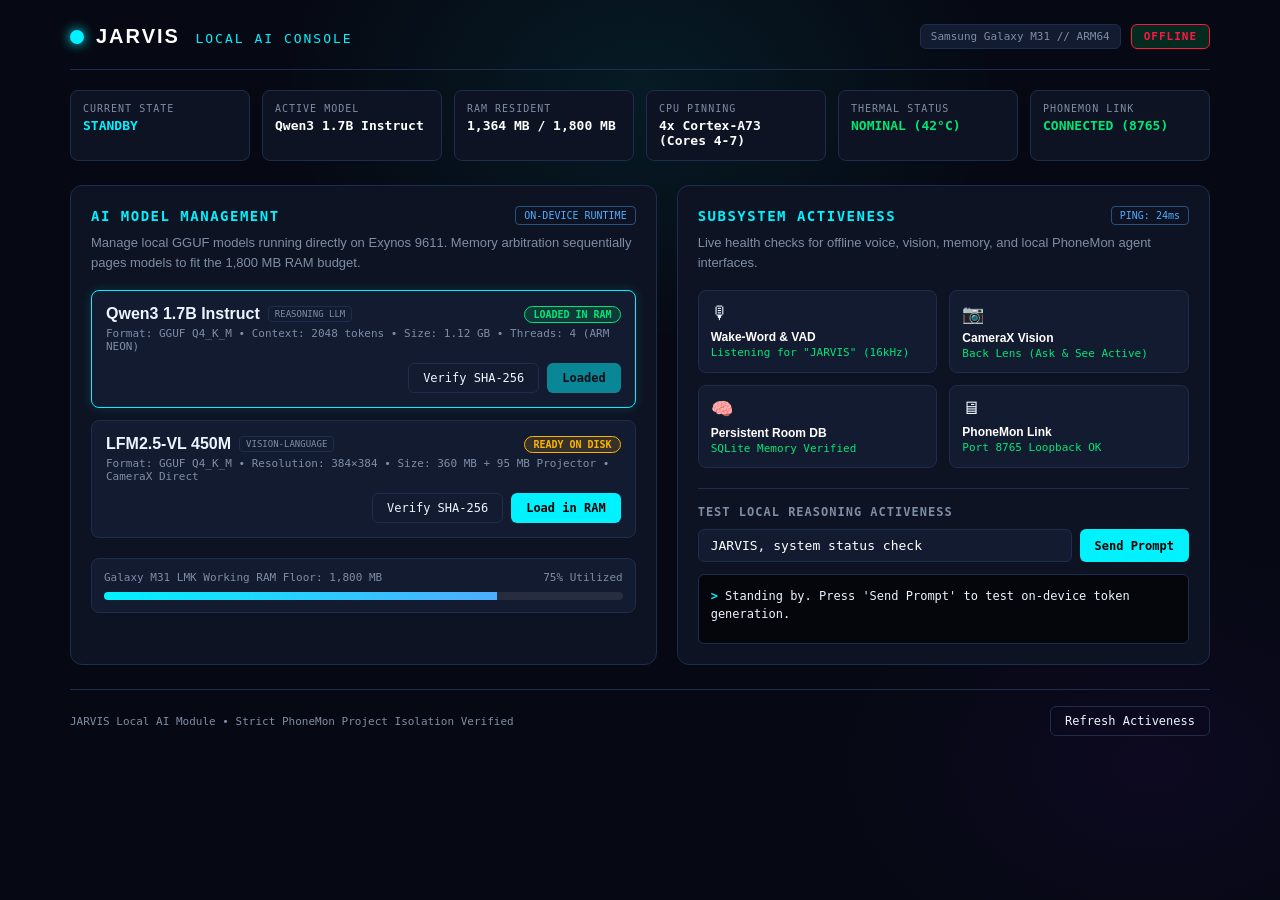
==== local ai/web/index.html @ 8671d853 "Add JARVIS Local AI section to desktop settings and update setup README" ====
<!doctype html>
<html lang="en">
<head>
  <meta charset="utf-8">
  <meta name="viewport" content="width=device-width, initial-scale=1">
  <title>JARVIS Local AI — Model Management & Activeness</title>
  <link rel="stylesheet" href="style.css">
</head>
<body>
  <div class="hud-container">
    <header class="hud-header">
      <div class="header-left">
        <div class="reactor-dot" id="systemDot"></div>
        <h1>JARVIS <span>LOCAL AI CONSOLE</span></h1>
      </div>
      <div class="header-right">
        <span class="device-badge">Samsung Galaxy M31 // ARM64</span>
        <span class="status-badge" id="activenessBadge">CHECKING...</span>
      </div>
    </header>

    <!-- System Telemetry Bar -->
    <div class="telemetry-bar">
      <div class="telemetry-item">
        <span class="label">CURRENT STATE</span>
        <span class="val highlight" id="currentState">STANDBY</span>
      </div>
      <div class="telemetry-item">
        <span class="label">ACTIVE MODEL</span>
        <span class="val" id="activeModelName">Qwen3 1.7B Instruct</span>
      </div>
      <div class="telemetry-item">
        <span class="label">RAM RESIDENT</span>
        <span class="val" id="ramResident">1,364 MB / 1,800 MB</span>
      </div>
      <div class="telemetry-item">
        <span class="label">CPU PINNING</span>
        <span class="val" id="cpuPinning">4x Cortex-A73 (Cores 4-7)</span>
      </div>
      <div class="telemetry-item">
        <span class="label">THERMAL STATUS</span>
        <span class="val ok" id="thermalStatus">NOMINAL (42°C)</span>
      </div>
      <div class="telemetry-item">
        <span class="label">PHONEMON LINK</span>
        <span class="val ok" id="phonemonLink">CONNECTED (8765)</span>
      </div>
    </div>

    <main class="grid-layout">
      <!-- Section 1: AI Model Management -->
      <section class="card">
        <div class="card-header">
          <h2>AI MODEL MANAGEMENT</h2>
          <span class="badge">ON-DEVICE RUNTIME</span>
        </div>
        <p class="card-desc">Manage local GGUF models running directly on Exynos 9611. Memory arbitration sequentially pages models to fit the 1,800 MB RAM budget.</p>

        <div class="model-list">
          <!-- Model A: Qwen3 1.7B -->
          <div class="model-row active" id="modelRowQwen">
            <div class="model-info">
              <div class="model-title">
                <strong>Qwen3 1.7B Instruct</strong>
                <span class="model-tag">REASONING LLM</span>
                <span class="status-pill loaded" id="qwenStatusPill">LOADED IN RAM</span>
              </div>
              <div class="model-specs">
                <span>Format: GGUF Q4_K_M</span> &bull;
                <span>Context: 2048 tokens</span> &bull;
                <span>Size: 1.12 GB</span> &bull;
                <span>Threads: 4 (ARM NEON)</span>
              </div>
            </div>
            <div class="model-actions">
              <button class="btn btn-secondary" onclick="verifyChecksum('qwen3')">Verify SHA-256</button>
              <button class="btn btn-primary" id="btnLoadQwen" onclick="loadModel('qwen3')" disabled>Loaded</button>
            </div>
          </div>

          <!-- Model B: LFM2.5-VL 450M -->
          <div class="model-row" id="modelRowLfm">
            <div class="model-info">
              <div class="model-title">
                <strong>LFM2.5-VL 450M</strong>
                <span class="model-tag">VISION-LANGUAGE</span>
                <span class="status-pill ready" id="lfmStatusPill">READY ON DISK</span>
              </div>
              <div class="model-specs">
                <span>Format: GGUF Q4_K_M</span> &bull;
                <span>Resolution: 384&times;384</span> &bull;
                <span>Size: 360 MB + 95 MB Projector</span> &bull;
                <span>CameraX Direct</span>
              </div>
            </div>
            <div class="model-actions">
              <button class="btn btn-secondary" onclick="verifyChecksum('lfm')">Verify SHA-256</button>
              <button class="btn btn-primary" id="btnLoadLfm" onclick="loadModel('lfm')">Load in RAM</button>
            </div>
          </div>
        </div>

        <!-- Sequential Swapping & RAM Budget Gauge -->
        <div class="ram-budget-wrap">
          <div class="ram-labels">
            <span>Galaxy M31 LMK Working RAM Floor: 1,800 MB</span>
            <span id="ramPercentText">75% Utilized</span>
          </div>
          <div class="progress-track">
            <div class="progress-bar" id="ramProgressBar" style="width: 75.7%;"></div>
          </div>
        </div>
      </section>

      <!-- Section 2: Activeness Heartbeat & Subsystem Monitor -->
      <section class="card">
        <div class="card-header">
          <h2>SUBSYSTEM ACTIVENESS</h2>
          <span class="badge" id="pingBadge">PING: 24ms</span>
        </div>
        <p class="card-desc">Live health checks for offline voice, vision, memory, and local PhoneMon agent interfaces.</p>

        <div class="subsystem-grid">
          <div class="subsystem-card ok" id="subVoice">
            <div class="icon">🎙</div>
            <div class="sub-name">Wake-Word & VAD</div>
            <div class="sub-desc" id="subVoiceDesc">Listening for "JARVIS" (16kHz)</div>
          </div>

          <div class="subsystem-card ok" id="subVision">
            <div class="icon">📷</div>
            <div class="sub-name">CameraX Vision</div>
            <div class="sub-desc" id="subVisionDesc">Back Lens (Ask & See Active)</div>
          </div>

          <div class="subsystem-card ok" id="subMemory">
            <div class="icon">🧠</div>
            <div class="sub-name">Persistent Room DB</div>
            <div class="sub-desc" id="subMemoryDesc">SQLite Memory Verified</div>
          </div>

          <div class="subsystem-card ok" id="subPhoneMon">
            <div class="icon">🖥</div>
            <div class="sub-name">PhoneMon Link</div>
            <div class="sub-desc" id="subPhoneMonDesc">Port 8765 Loopback OK</div>
          </div>
        </div>

        <!-- Live Inference Test Console -->
        <div class="inference-tester">
          <h3>TEST LOCAL REASONING ACTIVENESS</h3>
          <div class="tester-input-row">
            <input type="text" id="testPromptInput" placeholder="Enter prompt (e.g. 'Status check' or 'What is my CPU usage?')" value="JARVIS, system status check">
            <button class="btn btn-primary" id="btnRunInference" onclick="runInferenceTest()">Send Prompt</button>
          </div>
          <div class="tester-output" id="testOutputBox">
            <span class="terminal-prefix">&gt; </span><span id="testOutputText">Standing by. Press 'Send Prompt' to test on-device token generation.</span>
          </div>
        </div>
      </section>
    </main>

    <!-- Footer Controls -->
    <footer class="hud-footer">
      <div class="footer-left">
        <span>JARVIS Local AI Module &bull; Strict PhoneMon Project Isolation Verified</span>
      </div>
      <div class="footer-right">
        <button class="btn btn-secondary" onclick="checkActiveness()">Refresh Activeness</button>
      </div>
    </footer>
  </div>

  <script src="dashboard.js"></script>
</body>
</html>
---- local ai/web/style.css ----
:root {
  --bg-deep: #060913;
  --bg-surface: #0d1322;
  --bg-card: #131b30;
  --cyan-glow: #00f2fe;
  --blue-neon: #4facfe;
  --violet-accent: #7f00ff;
  --text-primary: #ebf4ff;
  --text-muted: #7e8da6;
  --border-glow: #1e2c4d;
  --state-ok: #00e676;
  --state-warn: #ffb300;
  --state-error: #ff1744;
}

* {
  box-sizing: border-box;
  margin: 0;
  padding: 0;
}

body {
  background-color: var(--bg-deep);
  color: var(--text-primary);
  font-family: -apple-system, BlinkMacSystemFont, "Segoe UI", Roboto, sans-serif;
  min-height: 100vh;
  padding: 24px 16px;
  background-image:
    radial-gradient(40% 40% at 50% 10%, rgba(0, 242, 254, 0.08), transparent 70%),
    radial-gradient(35% 35% at 90% 85%, rgba(127, 0, 255, 0.06), transparent 70%);
}

.hud-container {
  max-width: 1140px;
  margin: 0 auto;
}

/* Header */
.hud-header {
  display: flex;
  justify-content: space-between;
  align-items: center;
  padding-bottom: 20px;
  border-bottom: 1px solid var(--border-glow);
  margin-bottom: 20px;
}

.header-left {
  display: flex;
  align-items: center;
  gap: 12px;
}

.reactor-dot {
  width: 14px;
  height: 14px;
  border-radius: 50%;
  background: var(--cyan-glow);
  box-shadow: 0 0 12px var(--cyan-glow);
  animation: pulse-dot 1.5s infinite alternate ease-in-out;
}

@keyframes pulse-dot {
  0% { transform: scale(0.85); opacity: 0.7; }
  100% { transform: scale(1.15); opacity: 1; }
}

.hud-header h1 {
  font-size: 20px;
  letter-spacing: 2px;
  font-weight: 800;
  color: #fff;
}

.hud-header h1 span {
  font-size: 13px;
  font-weight: 500;
  color: var(--cyan-glow);
  margin-left: 8px;
  font-family: monospace;
}

.header-right {
  display: flex;
  align-items: center;
  gap: 10px;
}

.device-badge {
  background: var(--bg-card);
  border: 1px solid var(--border-glow);
  color: var(--text-muted);
  font-size: 11px;
  padding: 5px 10px;
  border-radius: 6px;
  font-family: monospace;
}

.status-badge {
  background: rgba(0, 230, 118, 0.15);
  border: 1px solid var(--state-ok);
  color: var(--state-ok);
  font-size: 11px;
  font-weight: 700;
  padding: 5px 12px;
  border-radius: 6px;
  letter-spacing: 1px;
  font-family: monospace;
}

/* Telemetry Bar */
.telemetry-bar {
  display: grid;
  grid-template-columns: repeat(auto-fit, minmax(160px, 1fr));
  gap: 12px;
  margin-bottom: 24px;
}

.telemetry-item {
  background: var(--bg-surface);
  border: 1px solid var(--border-glow);
  border-radius: 8px;
  padding: 12px;
  display: flex;
  flex-direction: column;
  gap: 4px;
}

.telemetry-item .label {
  font-size: 10px;
  color: var(--text-muted);
  font-family: monospace;
  letter-spacing: 1px;
}

.telemetry-item .val {
  font-size: 13px;
  font-weight: 600;
  color: #fff;
  font-family: monospace;
}

.telemetry-item .val.highlight {
  color: var(--cyan-glow);
}

.telemetry-item .val.ok {
  color: var(--state-ok);
}

/* Main Grid */
.grid-layout {
  display: grid;
  grid-template-columns: 1fr;
  gap: 20px;
  margin-bottom: 24px;
}

@media (min-width: 900px) {
  .grid-layout {
    grid-template-columns: 1.1fr 1fr;
  }
}

.card {
  background: var(--bg-surface);
  border: 1px solid var(--border-glow);
  border-radius: 12px;
  padding: 20px;
  position: relative;
  overflow: hidden;
}

.card-header {
  display: flex;
  justify-content: space-between;
  align-items: center;
  margin-bottom: 8px;
}

.card-header h2 {
  font-size: 14px;
  font-weight: 700;
  letter-spacing: 1.5px;
  font-family: monospace;
  color: var(--cyan-glow);
}

.card-desc {
  font-size: 13px;
  color: var(--text-muted);
  line-height: 1.5;
  margin-bottom: 18px;
}

.badge {
  font-size: 10px;
  font-family: monospace;
  color: var(--blue-neon);
  border: 1px solid rgba(79, 172, 254, 0.4);
  padding: 3px 8px;
  border-radius: 4px;
}

/* Model Rows */
.model-list {
  display: flex;
  flex-direction: column;
  gap: 12px;
  margin-bottom: 20px;
}

.model-row {
  background: var(--bg-card);
  border: 1px solid var(--border-glow);
  border-radius: 8px;
  padding: 14px;
  display: flex;
  flex-direction: column;
  gap: 10px;
  transition: all 0.2s ease;
}

.model-row.active {
  border-color: var(--cyan-glow);
  box-shadow: 0 0 12px rgba(0, 242, 254, 0.15);
}

.model-title {
  display: flex;
  align-items: center;
  gap: 8px;
  margin-bottom: 4px;
}

.model-tag {
  font-size: 9px;
  font-family: monospace;
  color: var(--text-muted);
  border: 1px solid var(--border-glow);
  padding: 2px 6px;
  border-radius: 4px;
}

.status-pill {
  font-size: 10px;
  font-family: monospace;
  font-weight: 700;
  padding: 2px 8px;
  border-radius: 10px;
  margin-left: auto;
}

.status-pill.loaded {
  background: rgba(0, 230, 118, 0.15);
  color: var(--state-ok);
  border: 1px solid var(--state-ok);
}

.status-pill.ready {
  background: rgba(255, 179, 0, 0.15);
  color: var(--state-warn);
  border: 1px solid var(--state-warn);
}

.model-specs {
  font-size: 11px;
  color: var(--text-muted);
  font-family: monospace;
}

.model-actions {
  display: flex;
  gap: 8px;
  justify-content: flex-end;
}

/* RAM Gauge */
.ram-budget-wrap {
  background: var(--bg-card);
  border: 1px solid var(--border-glow);
  border-radius: 8px;
  padding: 12px;
}

.ram-labels {
  display: flex;
  justify-content: space-between;
  font-size: 11px;
  font-family: monospace;
  color: var(--text-muted);
  margin-bottom: 8px;
}

.progress-track {
  width: 100%;
  height: 8px;
  background: rgba(255, 255, 255, 0.08);
  border-radius: 4px;
  overflow: hidden;
}

.progress-bar {
  height: 100%;
  background: linear-gradient(90deg, var(--cyan-glow), var(--blue-neon));
  transition: width 0.3s ease;
}

/* Subsystem Grid */
.subsystem-grid {
  display: grid;
  grid-template-columns: 1fr 1fr;
  gap: 12px;
  margin-bottom: 20px;
}

.subsystem-card {
  background: var(--bg-card);
  border: 1px solid var(--border-glow);
  border-radius: 8px;
  padding: 12px;
}

.subsystem-card .icon {
  font-size: 18px;
  margin-bottom: 6px;
}

.subsystem-card .sub-name {
  font-size: 12px;
  font-weight: 700;
  color: #fff;
  margin-bottom: 2px;
}

.subsystem-card .sub-desc {
  font-size: 11px;
  color: var(--state-ok);
  font-family: monospace;
}

/* Inference Tester */
.inference-tester {
  border-top: 1px solid var(--border-glow);
  padding-top: 16px;
}

.inference-tester h3 {
  font-size: 12px;
  font-family: monospace;
  color: var(--text-muted);
  margin-bottom: 10px;
  letter-spacing: 1px;
}

.tester-input-row {
  display: flex;
  gap: 8px;
  margin-bottom: 12px;
}

.tester-input-row input {
  flex: 1;
  background: var(--bg-card);
  border: 1px solid var(--border-glow);
  border-radius: 6px;
  color: #fff;
  font-size: 13px;
  padding: 8px 12px;
  font-family: monospace;
  outline: none;
}

.tester-input-row input:focus {
  border-color: var(--cyan-glow);
}

.tester-output {
  background: #04060c;
  border: 1px solid var(--border-glow);
  border-radius: 6px;
  padding: 12px;
  font-family: monospace;
  font-size: 12px;
  line-height: 1.5;
  color: var(--text-primary);
  min-height: 70px;
}

.terminal-prefix {
  color: var(--cyan-glow);
  font-weight: bold;
}

/* Buttons */
.btn {
  font-size: 12px;
  font-family: monospace;
  padding: 7px 14px;
  border-radius: 6px;
  cursor: pointer;
  border: 1px solid transparent;
  transition: all 0.2s ease;
}

.btn-primary {
  background: var(--cyan-glow);
  color: #000;
  font-weight: 700;
}

.btn-primary:hover:not(:disabled) {
  background: #38f8ff;
  box-shadow: 0 0 10px rgba(0, 242, 254, 0.4);
}

.btn-primary:disabled {
  opacity: 0.5;
  cursor: not-allowed;
}

.btn-secondary {
  background: transparent;
  border-color: var(--border-glow);
  color: var(--text-primary);
}

.btn-secondary:hover {
  border-color: var(--cyan-glow);
  color: #fff;
}

/* Footer */
.hud-footer {
  display: flex;
  justify-content: space-between;
  align-items: center;
  padding-top: 16px;
  border-top: 1px solid var(--border-glow);
  font-size: 11px;
  color: var(--text-muted);
  font-family: monospace;
}
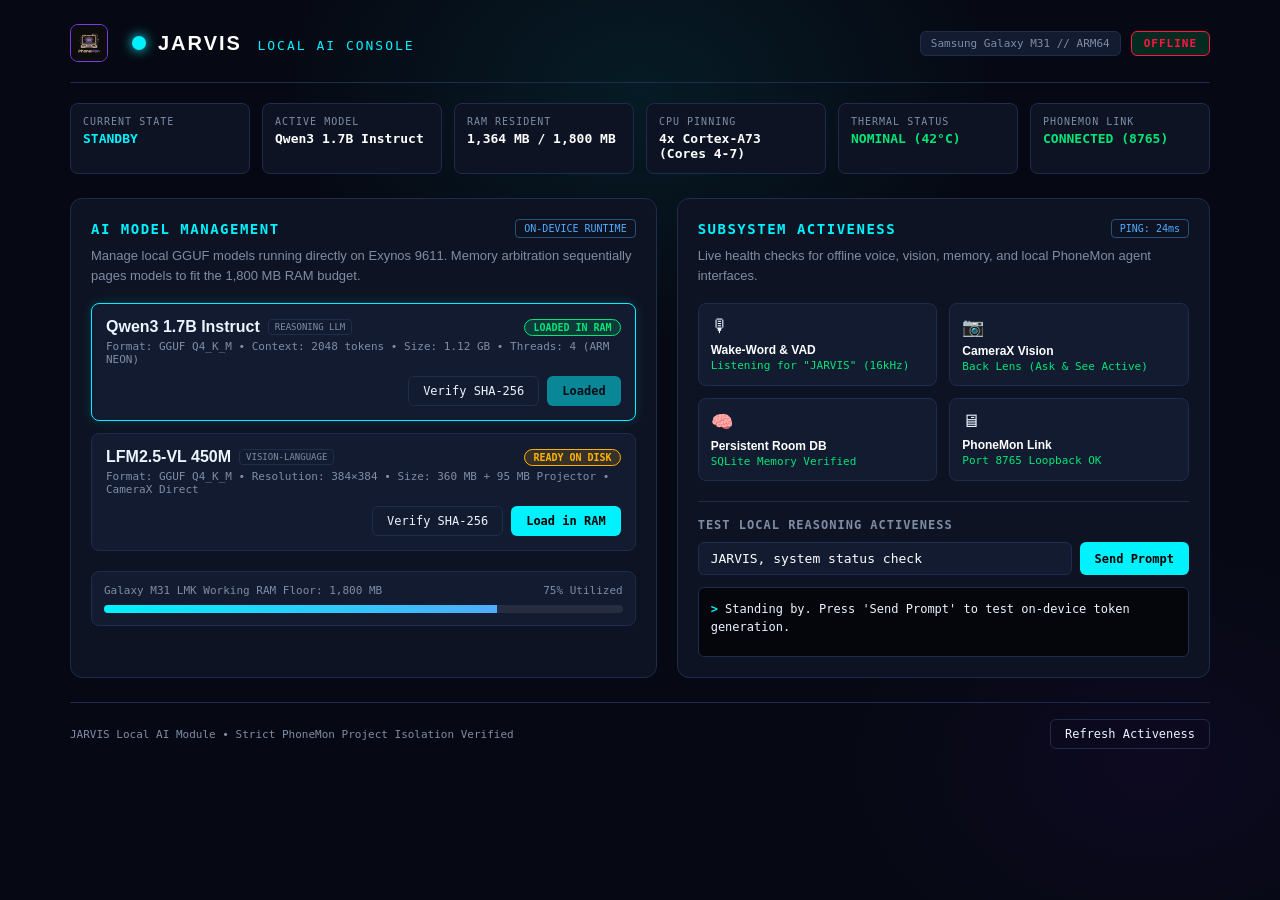
==== commit a45b0e2e: "Update PhoneMon project logo and icons across web, app, desktop agent, and setup scripts" ====
--- a/local ai/web/index.html
+++ b/local ai/web/index.html
@@ -4,12 +4,15 @@
   <meta charset="utf-8">
   <meta name="viewport" content="width=device-width, initial-scale=1">
   <title>JARVIS Local AI — Model Management & Activeness</title>
+  <link rel="icon" type="image/png" href="logo.png">
+  <link rel="alternate icon" href="favicon.ico">
   <link rel="stylesheet" href="style.css">
 </head>
 <body>
   <div class="hud-container">
     <header class="hud-header">
       <div class="header-left">
+        <img src="logo.png" alt="PhoneMon" style="width: 38px; height: 38px; border-radius: 8px; margin-right: 12px; border: 1px solid #7c3aed; object-fit: contain;">
         <div class="reactor-dot" id="systemDot"></div>
         <h1>JARVIS <span>LOCAL AI CONSOLE</span></h1>
       </div>
@@ -174,3 +177,4 @@
   <script src="dashboard.js"></script>
 </body>
 </html>
+
--- a/local ai/web/style.css
+++ b/local ai/web/style.css
@@ -441,3 +441,4 @@
   color: var(--text-muted);
   font-family: monospace;
 }
+
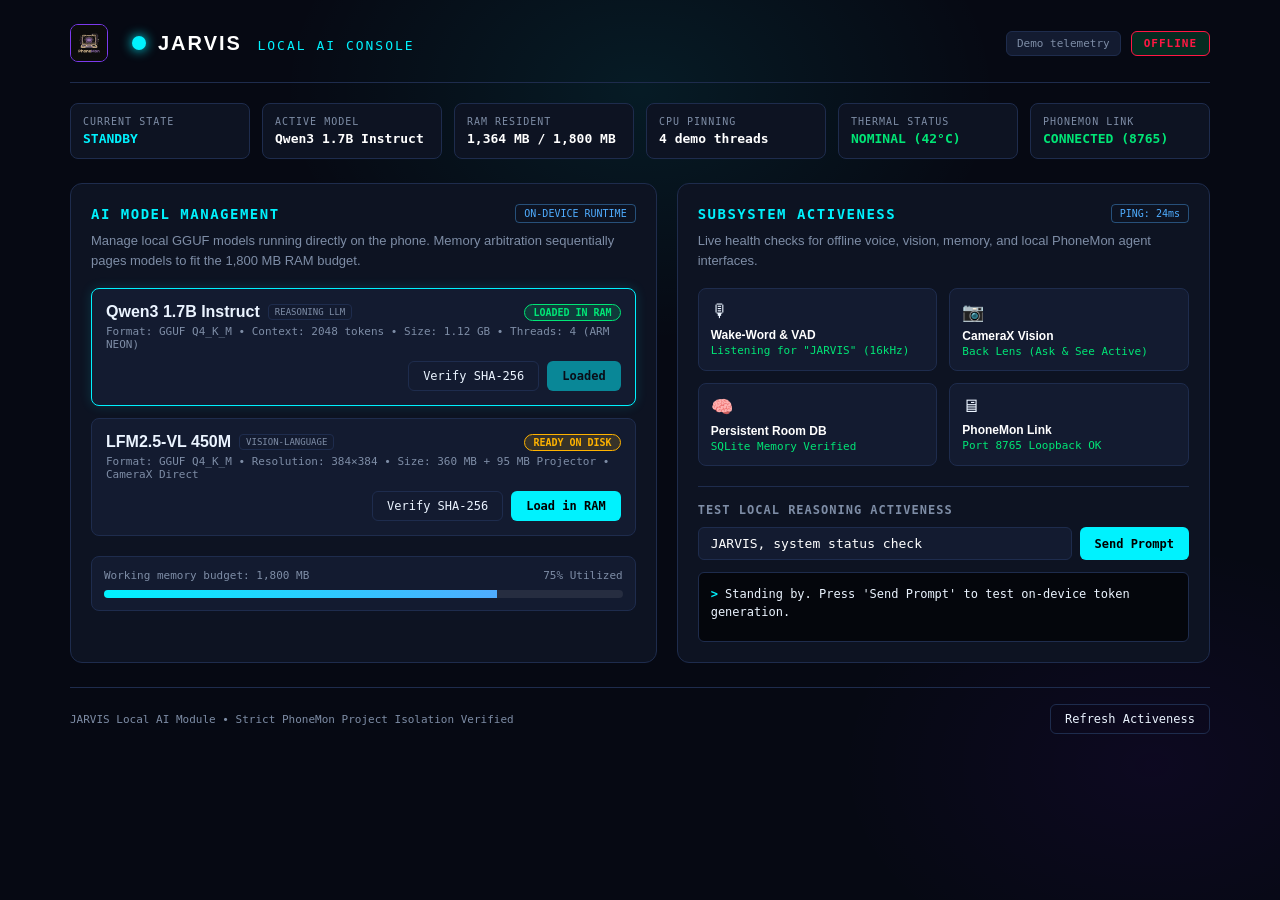
==== commit 00fe7b93: "feat: add local AI Android application JARVIS with voice, vision, and agent orchestration" ====
--- a/local ai/web/index.html
+++ b/local ai/web/index.html
@@ -17,7 +17,7 @@
         <h1>JARVIS <span>LOCAL AI CONSOLE</span></h1>
       </div>
       <div class="header-right">
-        <span class="device-badge">Samsung Galaxy M31 // ARM64</span>
+        <span class="device-badge">Demo telemetry</span>
         <span class="status-badge" id="activenessBadge">CHECKING...</span>
       </div>
     </header>
@@ -38,7 +38,7 @@
       </div>
       <div class="telemetry-item">
         <span class="label">CPU PINNING</span>
-        <span class="val" id="cpuPinning">4x Cortex-A73 (Cores 4-7)</span>
+        <span class="val" id="cpuPinning">4 demo threads</span>
       </div>
       <div class="telemetry-item">
         <span class="label">THERMAL STATUS</span>
@@ -57,7 +57,7 @@
           <h2>AI MODEL MANAGEMENT</h2>
           <span class="badge">ON-DEVICE RUNTIME</span>
         </div>
-        <p class="card-desc">Manage local GGUF models running directly on Exynos 9611. Memory arbitration sequentially pages models to fit the 1,800 MB RAM budget.</p>
+        <p class="card-desc">Manage local GGUF models running directly on the phone. Memory arbitration sequentially pages models to fit the 1,800 MB RAM budget.</p>
 
         <div class="model-list">
           <!-- Model A: Qwen3 1.7B -->
@@ -106,7 +106,7 @@
         <!-- Sequential Swapping & RAM Budget Gauge -->
         <div class="ram-budget-wrap">
           <div class="ram-labels">
-            <span>Galaxy M31 LMK Working RAM Floor: 1,800 MB</span>
+            <span>Working memory budget: 1,800 MB</span>
             <span id="ramPercentText">75% Utilized</span>
           </div>
           <div class="progress-track">
--- a/local ai/web/style.css
+++ b/local ai/web/style.css
@@ -442,3 +442,16 @@
   font-family: monospace;
 }
 
+
+@media (max-width: 600px) {
+  .hud-header, .model-row, .model-title, .hud-footer {
+    flex-wrap: wrap;
+    gap: 8px;
+  }
+  .subsystem-grid {
+    grid-template-columns: minmax(0, 1fr);
+  }
+  .telemetry-bar {
+    grid-template-columns: repeat(auto-fit, minmax(120px, 1fr));
+  }
+}
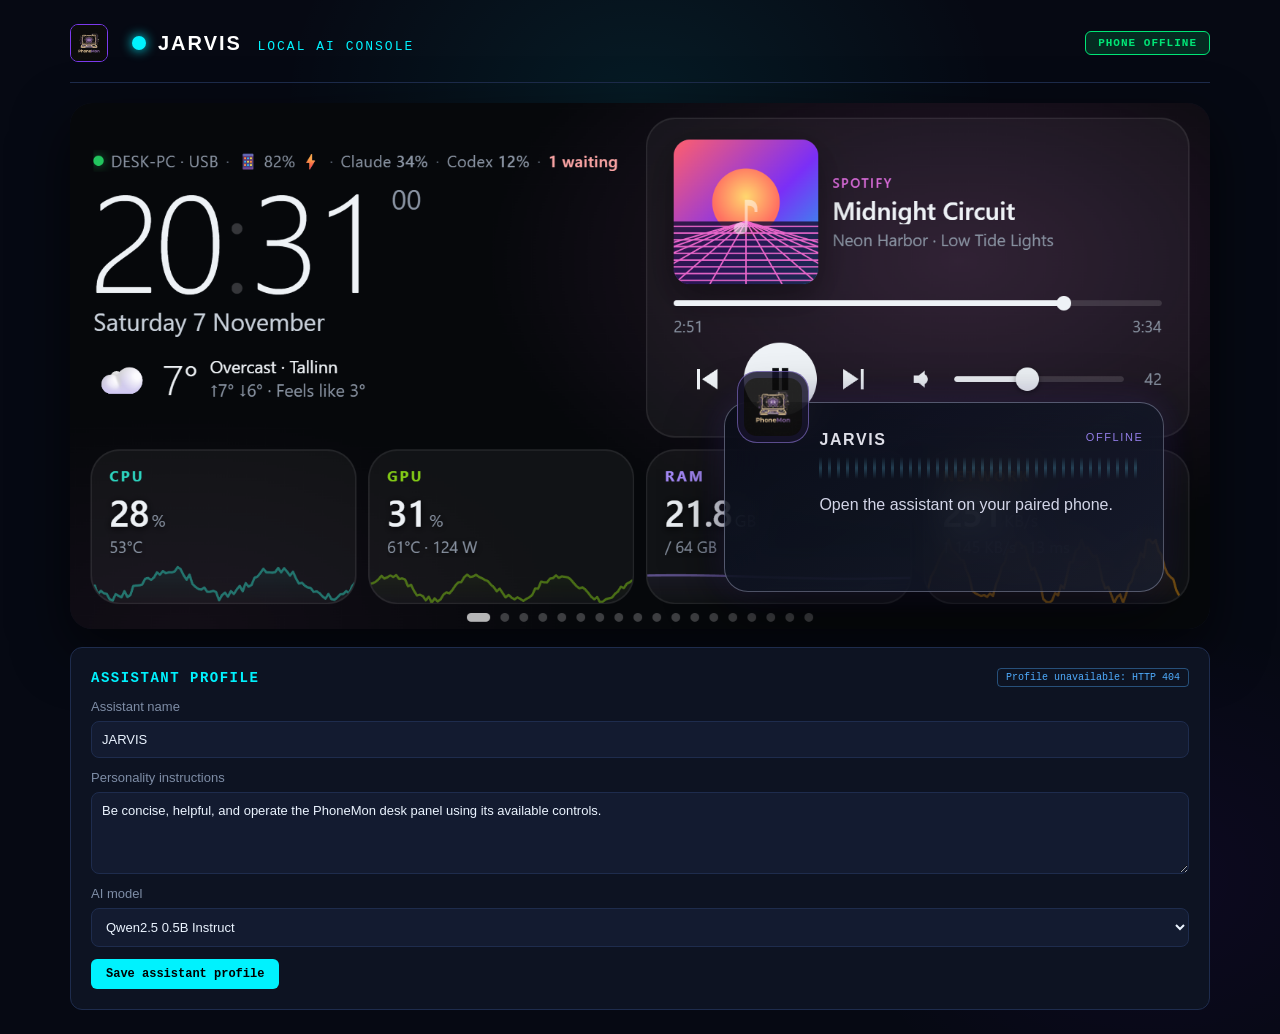
==== commit 4671f29e: "Release 1.2.0 with on-device inference and paired assistant controls" ====
--- a/local ai/web/index.html
+++ b/local ai/web/index.html
@@ -3,10 +3,11 @@
 <head>
   <meta charset="utf-8">
   <meta name="viewport" content="width=device-width, initial-scale=1">
-  <title>JARVIS Local AI — Model Management & Activeness</title>
-  <link rel="icon" type="image/png" href="logo.png">
+  <title>JARVIS Local AI — Assistant dashboard</title>
+  <link rel="icon" href="favicon.ico">
   <link rel="alternate icon" href="favicon.ico">
   <link rel="stylesheet" href="style.css">
+  <link rel="stylesheet" href="animation.css">
 </head>
 <body>
   <div class="hud-container">
@@ -17,164 +18,29 @@
         <h1>JARVIS <span>LOCAL AI CONSOLE</span></h1>
       </div>
       <div class="header-right">
-        <span class="device-badge">Demo telemetry</span>
+
         <span class="status-badge" id="activenessBadge">CHECKING...</span>
       </div>
     </header>
 
-    <!-- System Telemetry Bar -->
-    <div class="telemetry-bar">
-      <div class="telemetry-item">
-        <span class="label">CURRENT STATE</span>
-        <span class="val highlight" id="currentState">STANDBY</span>
-      </div>
-      <div class="telemetry-item">
-        <span class="label">ACTIVE MODEL</span>
-        <span class="val" id="activeModelName">Qwen3 1.7B Instruct</span>
-      </div>
-      <div class="telemetry-item">
-        <span class="label">RAM RESIDENT</span>
-        <span class="val" id="ramResident">1,364 MB / 1,800 MB</span>
-      </div>
-      <div class="telemetry-item">
-        <span class="label">CPU PINNING</span>
-        <span class="val" id="cpuPinning">4 demo threads</span>
-      </div>
-      <div class="telemetry-item">
-        <span class="label">THERMAL STATUS</span>
-        <span class="val ok" id="thermalStatus">NOMINAL (42°C)</span>
-      </div>
-      <div class="telemetry-item">
-        <span class="label">PHONEMON LINK</span>
-        <span class="val ok" id="phonemonLink">CONNECTED (8765)</span>
-      </div>
-    </div>
-
-    <main class="grid-layout">
-      <!-- Section 1: AI Model Management -->
-      <section class="card">
-        <div class="card-header">
-          <h2>AI MODEL MANAGEMENT</h2>
-          <span class="badge">ON-DEVICE RUNTIME</span>
-        </div>
-        <p class="card-desc">Manage local GGUF models running directly on the phone. Memory arbitration sequentially pages models to fit the 1,800 MB RAM budget.</p>
-
-        <div class="model-list">
-          <!-- Model A: Qwen3 1.7B -->
-          <div class="model-row active" id="modelRowQwen">
-            <div class="model-info">
-              <div class="model-title">
-                <strong>Qwen3 1.7B Instruct</strong>
-                <span class="model-tag">REASONING LLM</span>
-                <span class="status-pill loaded" id="qwenStatusPill">LOADED IN RAM</span>
-              </div>
-              <div class="model-specs">
-                <span>Format: GGUF Q4_K_M</span> &bull;
-                <span>Context: 2048 tokens</span> &bull;
-                <span>Size: 1.12 GB</span> &bull;
-                <span>Threads: 4 (ARM NEON)</span>
-              </div>
-            </div>
-            <div class="model-actions">
-              <button class="btn btn-secondary" onclick="verifyChecksum('qwen3')">Verify SHA-256</button>
-              <button class="btn btn-primary" id="btnLoadQwen" onclick="loadModel('qwen3')" disabled>Loaded</button>
-            </div>
-          </div>
-
-          <!-- Model B: LFM2.5-VL 450M -->
-          <div class="model-row" id="modelRowLfm">
-            <div class="model-info">
-              <div class="model-title">
-                <strong>LFM2.5-VL 450M</strong>
-                <span class="model-tag">VISION-LANGUAGE</span>
-                <span class="status-pill ready" id="lfmStatusPill">READY ON DISK</span>
-              </div>
-              <div class="model-specs">
-                <span>Format: GGUF Q4_K_M</span> &bull;
-                <span>Resolution: 384&times;384</span> &bull;
-                <span>Size: 360 MB + 95 MB Projector</span> &bull;
-                <span>CameraX Direct</span>
-              </div>
-            </div>
-            <div class="model-actions">
-              <button class="btn btn-secondary" onclick="verifyChecksum('lfm')">Verify SHA-256</button>
-              <button class="btn btn-primary" id="btnLoadLfm" onclick="loadModel('lfm')">Load in RAM</button>
-            </div>
-          </div>
-        </div>
-
-        <!-- Sequential Swapping & RAM Budget Gauge -->
-        <div class="ram-budget-wrap">
-          <div class="ram-labels">
-            <span>Working memory budget: 1,800 MB</span>
-            <span id="ramPercentText">75% Utilized</span>
-          </div>
-          <div class="progress-track">
-            <div class="progress-bar" id="ramProgressBar" style="width: 75.7%;"></div>
-          </div>
-        </div>
+    <section class="assistant-preview" aria-label="Animated JARVIS home preview">
+      <img class="preview-home" src="home.png" alt="PhoneMon home dashboard">
+      <div class="preview-edge" id="previewEdge"></div>
+      <section class="preview-agent" id="previewAgent">
+        <img src="logo.png" alt="" class="preview-mascot">
+        <header><strong id="assistantName">JARVIS</strong><span id="assistantState">STANDBY</span></header>
+        <div class="preview-wave" aria-hidden="true"></div>
+        <div class="preview-transcript" id="assistantTranscript">Ready when you are.</div>
       </section>
-
-      <!-- Section 2: Activeness Heartbeat & Subsystem Monitor -->
-      <section class="card">
-        <div class="card-header">
-          <h2>SUBSYSTEM ACTIVENESS</h2>
-          <span class="badge" id="pingBadge">PING: 24ms</span>
-        </div>
-        <p class="card-desc">Live health checks for offline voice, vision, memory, and local PhoneMon agent interfaces.</p>
-
-        <div class="subsystem-grid">
-          <div class="subsystem-card ok" id="subVoice">
-            <div class="icon">🎙</div>
-            <div class="sub-name">Wake-Word & VAD</div>
-            <div class="sub-desc" id="subVoiceDesc">Listening for "JARVIS" (16kHz)</div>
-          </div>
-
-          <div class="subsystem-card ok" id="subVision">
-            <div class="icon">📷</div>
-            <div class="sub-name">CameraX Vision</div>
-            <div class="sub-desc" id="subVisionDesc">Back Lens (Ask & See Active)</div>
-          </div>
-
-          <div class="subsystem-card ok" id="subMemory">
-            <div class="icon">🧠</div>
-            <div class="sub-name">Persistent Room DB</div>
-            <div class="sub-desc" id="subMemoryDesc">SQLite Memory Verified</div>
-          </div>
-
-          <div class="subsystem-card ok" id="subPhoneMon">
-            <div class="icon">🖥</div>
-            <div class="sub-name">PhoneMon Link</div>
-            <div class="sub-desc" id="subPhoneMonDesc">Port 8765 Loopback OK</div>
-          </div>
-        </div>
-
-        <!-- Live Inference Test Console -->
-        <div class="inference-tester">
-          <h3>TEST LOCAL REASONING ACTIVENESS</h3>
-          <div class="tester-input-row">
-            <input type="text" id="testPromptInput" placeholder="Enter prompt (e.g. 'Status check' or 'What is my CPU usage?')" value="JARVIS, system status check">
-            <button class="btn btn-primary" id="btnRunInference" onclick="runInferenceTest()">Send Prompt</button>
-          </div>
-          <div class="tester-output" id="testOutputBox">
-            <span class="terminal-prefix">&gt; </span><span id="testOutputText">Standing by. Press 'Send Prompt' to test on-device token generation.</span>
-          </div>
-        </div>
-      </section>
-    </main>
-
-    <!-- Footer Controls -->
-    <footer class="hud-footer">
-      <div class="footer-left">
-        <span>JARVIS Local AI Module &bull; Strict PhoneMon Project Isolation Verified</span>
-      </div>
-      <div class="footer-right">
-        <button class="btn btn-secondary" onclick="checkActiveness()">Refresh Activeness</button>
-      </div>
-    </footer>
+    </section>
+    <section class="card assistant-settings">
+      <div class="card-header"><h2>ASSISTANT PROFILE</h2><span class="badge" id="profileSync">Saved on this computer</span></div>
+      <label>Assistant name<input id="profileName" maxlength="40" value="JARVIS"></label>
+      <label>Personality instructions<textarea id="profilePersonality" maxlength="2000" rows="4">Be concise, helpful, and operate the PhoneMon desk panel using its available controls.</textarea></label>
+      <label>AI model<select id="profileModel"><option value="qwen2.5-0.5b">Qwen2.5 0.5B Instruct</option><option value="lfm2.5-vl-450m">LFM2.5-VL 450M Vision</option></select></label>
+      <button class="btn btn-primary" id="saveProfile">Save assistant profile</button>
+    </section>
   </div>
-
   <script src="dashboard.js"></script>
 </body>
 </html>
-
--- a/local ai/web/animation.css
+++ b/local ai/web/animation.css
@@ -0,0 +1,18 @@
+.assistant-preview{position:relative;aspect-ratio:1560/720;overflow:hidden;border-radius:22px;margin:0 0 18px;background:#101524;box-shadow:0 20px 55px #0009}
+.preview-home{position:absolute;inset:0;width:100%;height:100%;object-fit:cover}
+.preview-edge{position:absolute;inset:0;border:4px solid transparent;border-radius:inherit;box-shadow:inset 0 0 24px #7160ff90,0 0 23px #5e52ff99;opacity:0;transition:opacity .3s;pointer-events:none}
+.preview-edge.active{opacity:1;animation:edge-glow 1.45s ease-in-out infinite alternate}
+@keyframes edge-glow{to{filter:brightness(1.7)}}
+.preview-agent{position:absolute;right:4%;bottom:7%;width:min(440px,48%);min-height:190px;padding:28px 20px 18px 94px;border:1px solid #d5dcff5e;border-radius:24px;background:linear-gradient(145deg,#080c18e8,#171d31d9);box-shadow:0 18px 65px #000a,0 0 32px #785cff38;backdrop-filter:blur(18px);opacity:.9;transition:transform .35s,opacity .35s}
+.preview-agent header{display:flex;justify-content:space-between;gap:8px;color:#f5f6ff;letter-spacing:.1em}
+.preview-agent header span{font-size:11px;color:#a18aff}
+.preview-mascot{position:absolute;top:-32px;left:12px;width:72px;height:72px;padding:6px;object-fit:contain;border-radius:20px;background:#161329ee;border:1px solid #a78dff88;animation:mascot-float 2.5s ease-in-out infinite}
+@keyframes mascot-float{50%{transform:translateY(-5px)}}
+.preview-transcript{margin-top:14px;min-height:54px;color:#e8ebff;line-height:1.5}
+.preview-wave{height:22px;margin-top:8px;background:repeating-linear-gradient(90deg,#68d7ff 0 3px,transparent 3px 9px);mask-image:linear-gradient(transparent,#000,transparent);opacity:.25}
+.preview-agent[data-state="LISTENING"] .preview-wave,.preview-agent[data-state="THINKING"] .preview-wave,.preview-agent[data-state="SPEAKING"] .preview-wave{opacity:.9;animation:wave-shift .7s linear infinite}
+@keyframes wave-shift{to{background-position:18px 0}}
+.assistant-settings label{display:grid;gap:7px;color:var(--text-muted);font-size:13px;margin:12px 0}
+.assistant-settings input,.assistant-settings textarea,.assistant-settings select{width:100%;padding:10px;border:1px solid var(--border-glow);border-radius:8px;background:var(--bg-card);color:var(--text-primary);font:inherit}
+@media(max-width:600px){.assistant-preview{aspect-ratio:9/14}.preview-home{object-position:center;object-fit:cover}.preview-agent{width:88%;right:6%;bottom:7%;min-height:170px}}
+@media(prefers-reduced-motion:reduce){.preview-edge.active,.preview-mascot,.preview-agent[data-state] .preview-wave{animation:none!important}.preview-agent,.preview-edge{transition:none}}
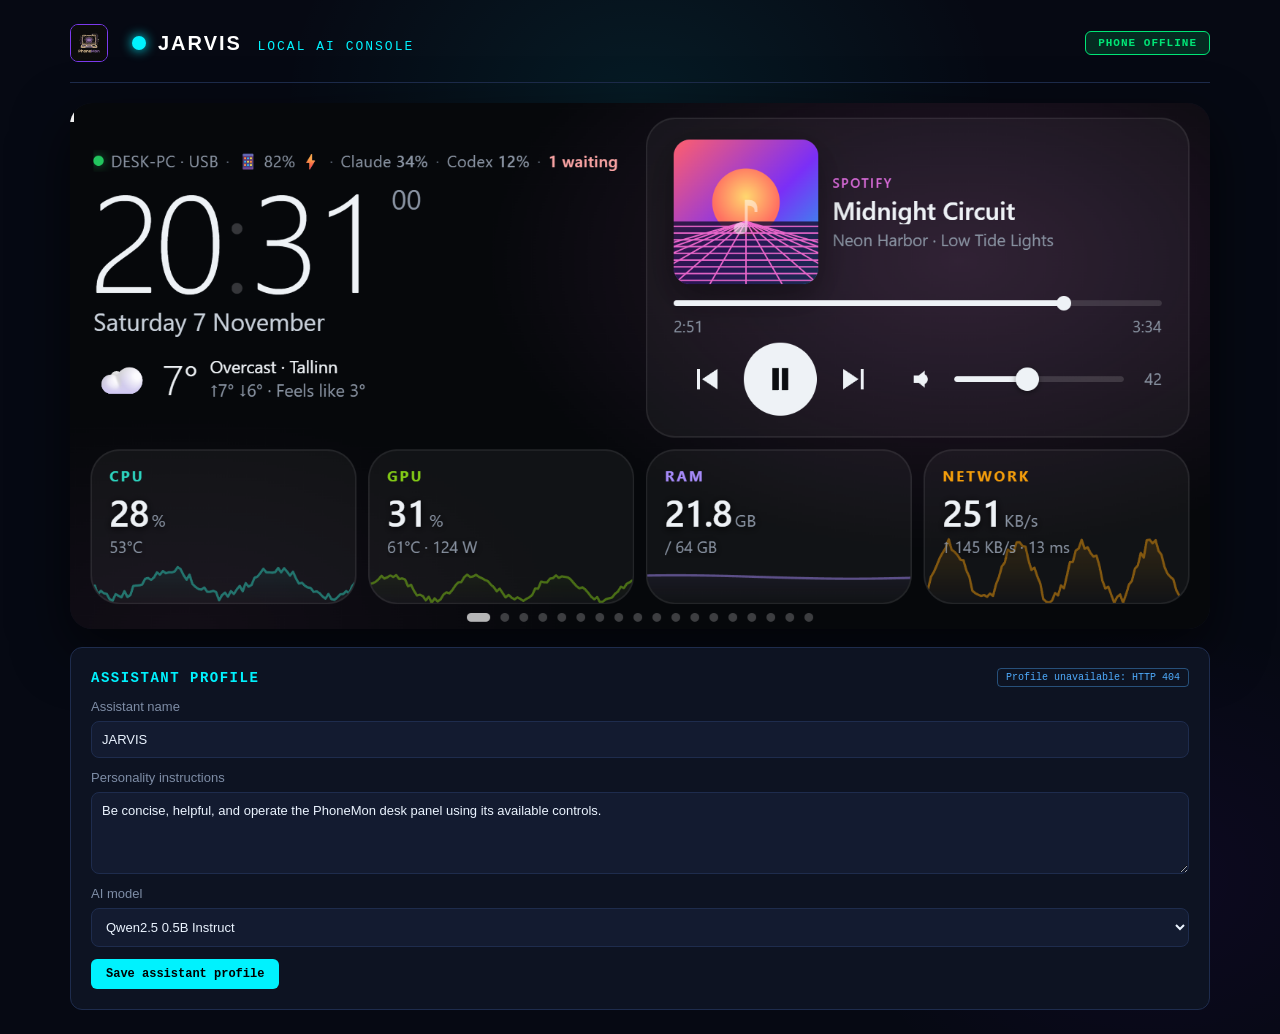
==== commit 33c29714: "Show the local JARVIS assistant over the live PhoneMon home screen" ====
--- a/local ai/web/index.html
+++ b/local ai/web/index.html
@@ -7,6 +7,7 @@
   <link rel="icon" href="favicon.ico">
   <link rel="alternate icon" href="favicon.ico">
   <link rel="stylesheet" href="style.css">
+  <link rel="stylesheet" href="/panel-visuals/jarvis.css">
   <link rel="stylesheet" href="animation.css">
 </head>
 <body>
@@ -25,13 +26,13 @@
 
     <section class="assistant-preview" aria-label="Animated JARVIS home preview">
       <img class="preview-home" src="home.png" alt="PhoneMon home dashboard">
-      <div class="preview-edge" id="previewEdge"></div>
-      <section class="preview-agent" id="previewAgent">
-        <img src="logo.png" alt="" class="preview-mascot">
-        <header><strong id="assistantName">JARVIS</strong><span id="assistantState">STANDBY</span></header>
-        <div class="preview-wave" aria-hidden="true"></div>
-        <div class="preview-transcript" id="assistantTranscript">Ready when you are.</div>
-      </section>
+      <button id="jarvisTrigger" aria-label="Show assistant"><img src="/panel-visuals/jarvis-mascot.png" alt=""></button>
+      <div id="jarvisOverlay" hidden><div class="j-edge"></div><section class="j-card">
+        <img class="j-mascot" src="/panel-visuals/jarvis-mascot.png" alt="">
+        <header class="j-head"><strong id="assistantName">JARVIS</strong><span class="j-state" id="assistantState">STANDBY</span><button id="jClose" aria-label="Close assistant">×</button></header>
+        <div class="j-wave" aria-hidden="true"></div>
+        <div class="j-exchange" aria-live="polite"><div id="jQuestion" hidden><small>YOU</small><p id="jUser"></p></div><small id="jSpeaker">JARVIS</small><p id="assistantTranscript"></p></div>
+      </section></div>
     </section>
     <section class="card assistant-settings">
       <div class="card-header"><h2>ASSISTANT PROFILE</h2><span class="badge" id="profileSync">Saved on this computer</span></div>
--- a/local ai/web/animation.css
+++ b/local ai/web/animation.css
@@ -1,18 +1,6 @@
 .assistant-preview{position:relative;aspect-ratio:1560/720;overflow:hidden;border-radius:22px;margin:0 0 18px;background:#101524;box-shadow:0 20px 55px #0009}
 .preview-home{position:absolute;inset:0;width:100%;height:100%;object-fit:cover}
-.preview-edge{position:absolute;inset:0;border:4px solid transparent;border-radius:inherit;box-shadow:inset 0 0 24px #7160ff90,0 0 23px #5e52ff99;opacity:0;transition:opacity .3s;pointer-events:none}
-.preview-edge.active{opacity:1;animation:edge-glow 1.45s ease-in-out infinite alternate}
-@keyframes edge-glow{to{filter:brightness(1.7)}}
-.preview-agent{position:absolute;right:4%;bottom:7%;width:min(440px,48%);min-height:190px;padding:28px 20px 18px 94px;border:1px solid #d5dcff5e;border-radius:24px;background:linear-gradient(145deg,#080c18e8,#171d31d9);box-shadow:0 18px 65px #000a,0 0 32px #785cff38;backdrop-filter:blur(18px);opacity:.9;transition:transform .35s,opacity .35s}
-.preview-agent header{display:flex;justify-content:space-between;gap:8px;color:#f5f6ff;letter-spacing:.1em}
-.preview-agent header span{font-size:11px;color:#a18aff}
-.preview-mascot{position:absolute;top:-32px;left:12px;width:72px;height:72px;padding:6px;object-fit:contain;border-radius:20px;background:#161329ee;border:1px solid #a78dff88;animation:mascot-float 2.5s ease-in-out infinite}
-@keyframes mascot-float{50%{transform:translateY(-5px)}}
-.preview-transcript{margin-top:14px;min-height:54px;color:#e8ebff;line-height:1.5}
-.preview-wave{height:22px;margin-top:8px;background:repeating-linear-gradient(90deg,#68d7ff 0 3px,transparent 3px 9px);mask-image:linear-gradient(transparent,#000,transparent);opacity:.25}
-.preview-agent[data-state="LISTENING"] .preview-wave,.preview-agent[data-state="THINKING"] .preview-wave,.preview-agent[data-state="SPEAKING"] .preview-wave{opacity:.9;animation:wave-shift .7s linear infinite}
-@keyframes wave-shift{to{background-position:18px 0}}
+.assistant-preview #jarvisOverlay,.assistant-preview #jarvisTrigger{position:absolute}
 .assistant-settings label{display:grid;gap:7px;color:var(--text-muted);font-size:13px;margin:12px 0}
 .assistant-settings input,.assistant-settings textarea,.assistant-settings select{width:100%;padding:10px;border:1px solid var(--border-glow);border-radius:8px;background:var(--bg-card);color:var(--text-primary);font:inherit}
-@media(max-width:600px){.assistant-preview{aspect-ratio:9/14}.preview-home{object-position:center;object-fit:cover}.preview-agent{width:88%;right:6%;bottom:7%;min-height:170px}}
-@media(prefers-reduced-motion:reduce){.preview-edge.active,.preview-mascot,.preview-agent[data-state] .preview-wave{animation:none!important}.preview-agent,.preview-edge{transition:none}}
+@media(max-width:600px){.assistant-preview{aspect-ratio:9/14}.preview-home{object-position:center}}
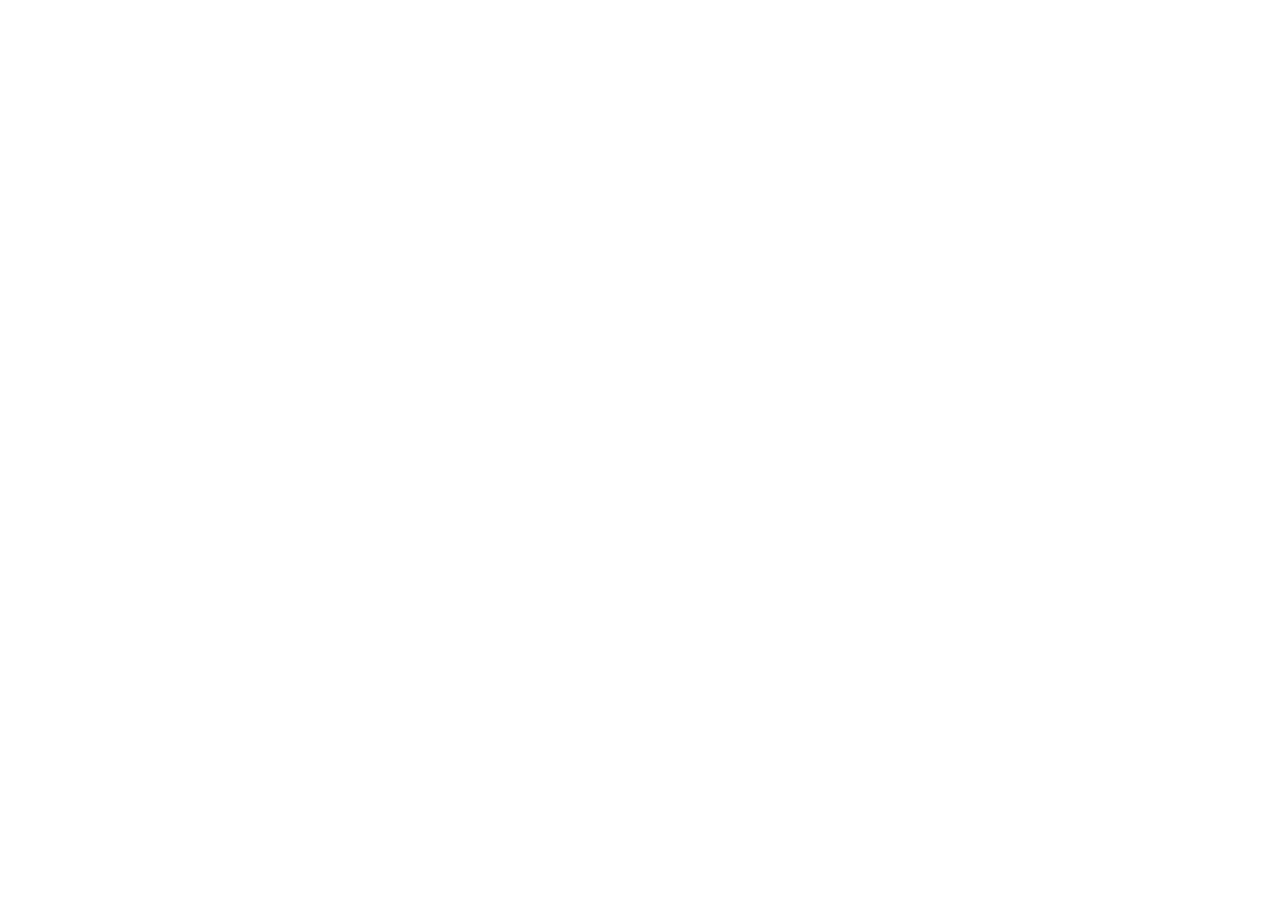
==== commit 5c406f39: "Add offline voice captions and integrated assistant settings for stable release" ====
--- a/local ai/web/index.html
+++ b/local ai/web/index.html
@@ -2,46 +2,8 @@
 <html lang="en">
 <head>
   <meta charset="utf-8">
-  <meta name="viewport" content="width=device-width, initial-scale=1">
-  <title>JARVIS Local AI — Assistant dashboard</title>
-  <link rel="icon" href="favicon.ico">
-  <link rel="alternate icon" href="favicon.ico">
-  <link rel="stylesheet" href="style.css">
-  <link rel="stylesheet" href="/panel-visuals/jarvis.css">
-  <link rel="stylesheet" href="animation.css">
+  <meta http-equiv="refresh" content="0; url=http://127.0.0.1:8765/#ai">
+  <title>JARVIS Local AI settings</title>
 </head>
-<body>
-  <div class="hud-container">
-    <header class="hud-header">
-      <div class="header-left">
-        <img src="logo.png" alt="PhoneMon" style="width: 38px; height: 38px; border-radius: 8px; margin-right: 12px; border: 1px solid #7c3aed; object-fit: contain;">
-        <div class="reactor-dot" id="systemDot"></div>
-        <h1>JARVIS <span>LOCAL AI CONSOLE</span></h1>
-      </div>
-      <div class="header-right">
-
-        <span class="status-badge" id="activenessBadge">CHECKING...</span>
-      </div>
-    </header>
-
-    <section class="assistant-preview" aria-label="Animated JARVIS home preview">
-      <img class="preview-home" src="home.png" alt="PhoneMon home dashboard">
-      <button id="jarvisTrigger" aria-label="Show assistant"><img src="/panel-visuals/jarvis-mascot.png" alt=""></button>
-      <div id="jarvisOverlay" hidden><div class="j-edge"></div><section class="j-card">
-        <img class="j-mascot" src="/panel-visuals/jarvis-mascot.png" alt="">
-        <header class="j-head"><strong id="assistantName">JARVIS</strong><span class="j-state" id="assistantState">STANDBY</span><button id="jClose" aria-label="Close assistant">×</button></header>
-        <div class="j-wave" aria-hidden="true"></div>
-        <div class="j-exchange" aria-live="polite"><div id="jQuestion" hidden><small>YOU</small><p id="jUser"></p></div><small id="jSpeaker">JARVIS</small><p id="assistantTranscript"></p></div>
-      </section></div>
-    </section>
-    <section class="card assistant-settings">
-      <div class="card-header"><h2>ASSISTANT PROFILE</h2><span class="badge" id="profileSync">Saved on this computer</span></div>
-      <label>Assistant name<input id="profileName" maxlength="40" value="JARVIS"></label>
-      <label>Personality instructions<textarea id="profilePersonality" maxlength="2000" rows="4">Be concise, helpful, and operate the PhoneMon desk panel using its available controls.</textarea></label>
-      <label>AI model<select id="profileModel"><option value="qwen2.5-0.5b">Qwen2.5 0.5B Instruct</option><option value="lfm2.5-vl-450m">LFM2.5-VL 450M Vision</option></select></label>
-      <button class="btn btn-primary" id="saveProfile">Save assistant profile</button>
-    </section>
-  </div>
-  <script src="dashboard.js"></script>
-</body>
+<body><a href="http://127.0.0.1:8765/#ai">Open JARVIS Local AI settings</a></body>
 </html>
